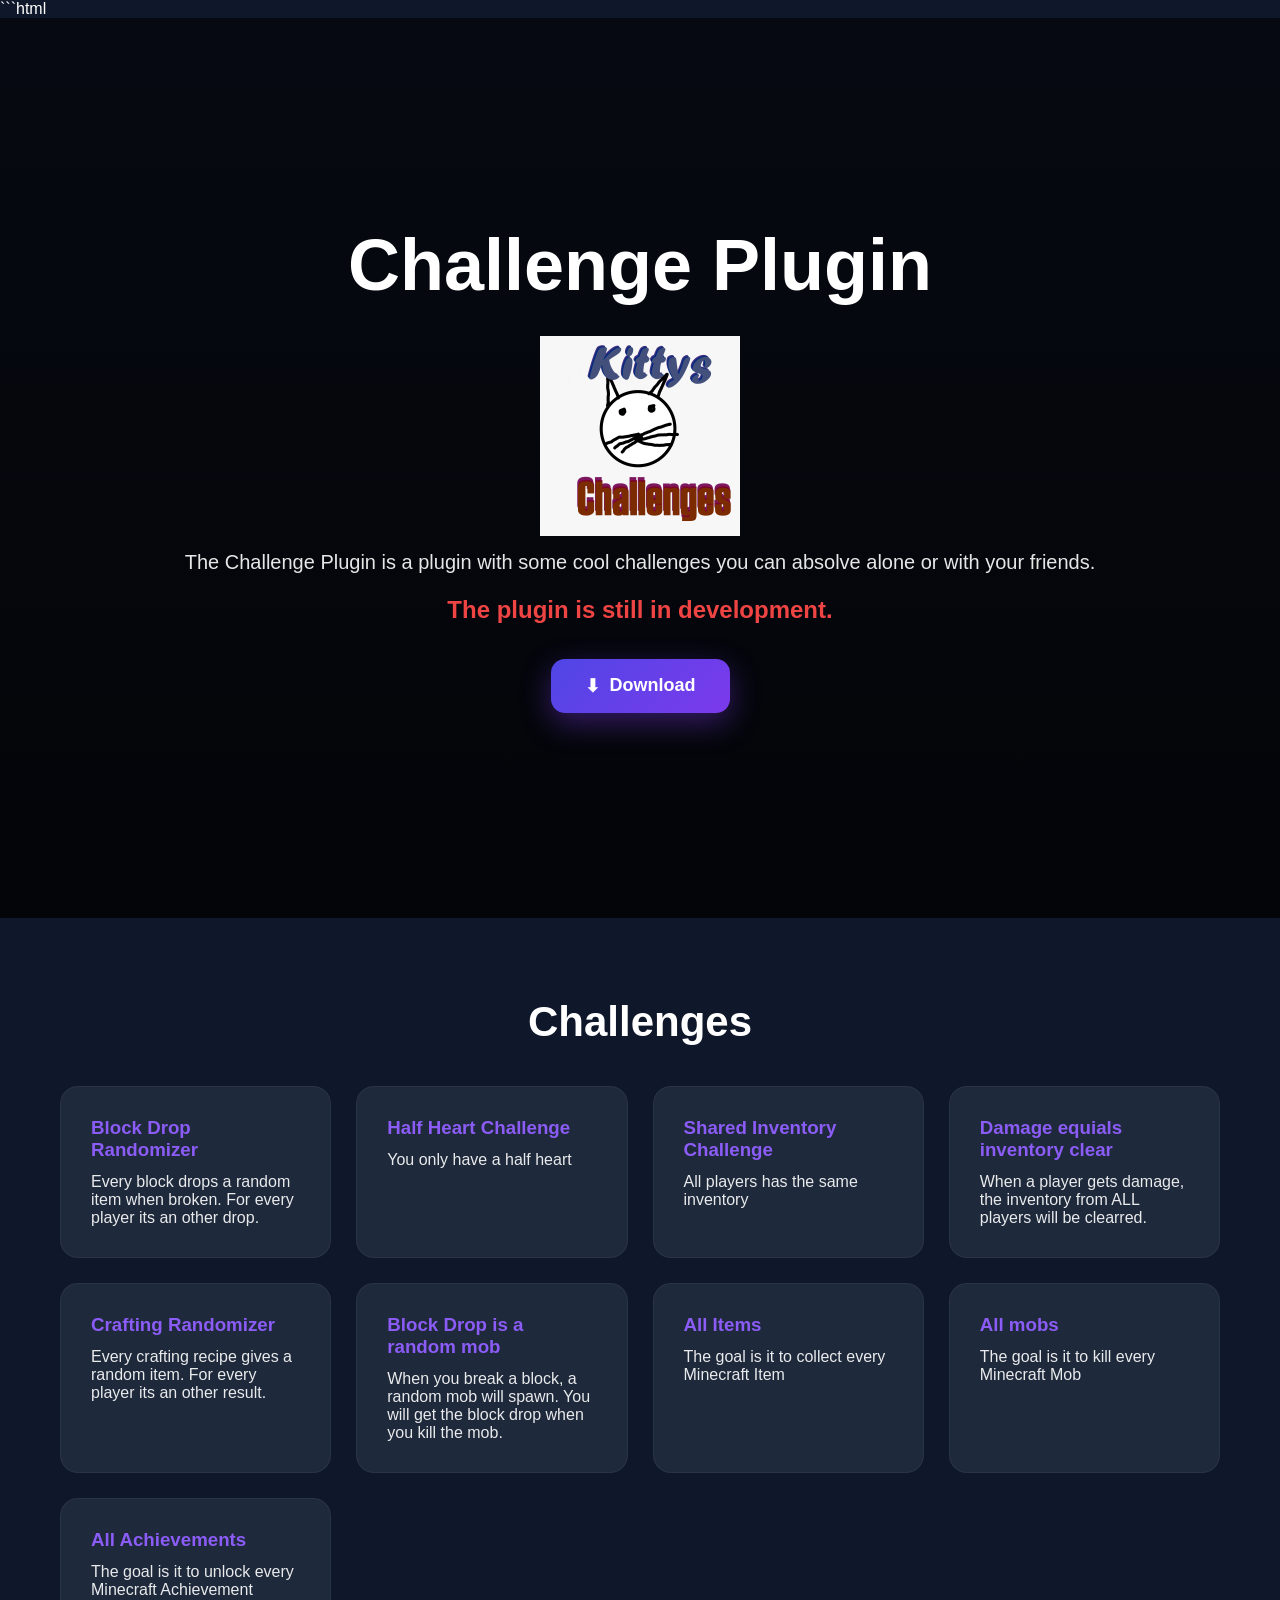
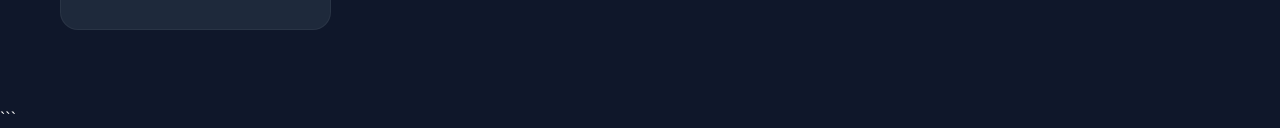
==== Challenge/index.html @ 881922f3 "first commit" ====
```html
<!DOCTYPE html>
<html lang="en">
<head>
  <meta charset="UTF-8" />
  <meta name="viewport" content="width=device-width, initial-scale=1.0" />
  <title>Challenge Plugin</title>

  <!-- CSS-Datei -->
  <link rel="stylesheet" href="/index.css" />
</head>
<body>

  <div class="app">
    <header class="hero">
      <div class="center">
        <h1>Challenge Plugin</h1>

        <img
          src="/images/challenge.jpg"
          alt="Beschreibung des Bildes"
          class="small-image"
        />

        <p>
          The Challenge Plugin is a plugin with some cool challenges you can
          absolve alone or with your friends.
        </p>

        <br />

        <h2 class="red">The plugin is still in development.</h2>

        <a
          href="https://modrinth.com/plugin/challenges-plugin"
          class="download-btn"
          target="_blank"
          rel="noopener noreferrer"
        >
          Download
        </a>
      </div>
    </header>

    <section class="container">
      <h2>Challenges</h2>

      <div class="features">

        <div class="card">
          <h3>Block Drop Randomizer</h3>
          <p>
            Every block drops a random item when broken. For every player its
            an other drop.
          </p>
        </div>

        <div class="card">
          <h3>Half Heart Challenge</h3>
          <p>You only have a half heart</p>
        </div>

        <div class="card">
          <h3>Shared Inventory Challenge</h3>
          <p>All players has the same inventory</p>
        </div>

        <div class="card">
          <h3>Damage equials inventory clear</h3>
          <p>
            When a player gets damage, the inventory from ALL players will be
            clearred.
          </p>
        </div>

        <div class="card">
          <h3>Crafting Randomizer</h3>
          <p>
            Every crafting recipe gives a random item. For every player its an
            other result.
          </p>
        </div>

        <div class="card">
          <h3>Block Drop is a random mob</h3>
          <p>
            When you break a block, a random mob will spawn. You will get the
            block drop when you kill the mob.
          </p>
        </div>

        <div class="card">
          <h3>All Items</h3>
          <p>The goal is it to collect every Minecraft Item</p>
        </div>

        <div class="card">
          <h3>All mobs</h3>
          <p>The goal is it to kill every Minecraft Mob</p>
        </div>

        <div class="card">
          <h3>All Achievements</h3>
          <p>The goal is it to unlock every Minecraft Achievement</p>
        </div>

      </div>
    </section>
  </div>

</body>
</html>
```
---- index.css ----
* {
  margin: 0;
  padding: 0;
  box-sizing: border-box;
  font-family: Arial, sans-serif;
}

body {
  margin: 0;
  background: #0f172a;
  color: white;
}

/* Layout Container */
.layout {
  display: flex;
  height: 100vh;
}

/* Sidebar */
.sidebar {
  position: fixed;
  left: 0;
  top: 0;
  height: 100%;
  width: 240px;
  background: #222;
  color: white;
  padding: 60px 20px 20px;
  transform: translateX(-100%);
  transition: transform 0.3s ease;
  z-index: 1000;
  display: flex;
  flex-direction: column;
  gap: 15px;
}

.sidebar.open {
  transform: translateX(0);
}

/* Overlay */
.overlay {
  position: fixed;
  inset: 0;
  background: rgba(0, 0, 0, 0.4);
  z-index: 900;
}

/* Hamburger */
.hamburger {
  position: fixed;
  top: 10px;
  left: 10px;
  font-size: 28px;
  background: none;
  border: none;
  cursor: pointer;
  z-index: 1100;
}

/* Content */
.content {
  flex: 1;
  padding: 20px;
}

/* Navbar (optional alt) */
.navbar {
  background: #222;
  padding: 15px;
  display: flex;
  gap: 20px;
}

.navbar a {
  color: white;
  text-decoration: none;
  font-weight: bold;
}

.navbar a:hover {
  color: orange;
}

/* Image */
.small-image {
  width: 200px;
  height: auto;
  margin: 10px 0;
}

/* Center */
.center {
  display: flex;
  flex-direction: column;
  align-items: center;
}

/* Hero */
.hero {
  min-height: 100vh;
  background: linear-gradient(rgba(0,0,0,.6), rgba(0,0,0,.8));
  display: flex;
  justify-content: center;
  align-items: center;
  text-align: center;
  padding: 20px;
}

.overlay-content {
  max-width: 800px;
}

.hero h1 {
  font-size: 72px;
  margin-bottom: 20px;
}

.hero p {
  font-size: 20px;
  line-height: 1.6;
  opacity: .9;
}

.server-ip {
  margin-top: 20px;
  color: #a78bfa;
  font-size: 18px;
}

/* Download Button (einheitlich!) */
.download-btn {
  display: inline-flex;
  align-items: center;
  gap: 10px;

  margin-top: 35px;

  padding: 16px 34px;
  border-radius: 14px;

  color: white;
  font-size: 18px;
  font-weight: bold;
  text-decoration: none;

  background: linear-gradient(135deg,#4f46e5,#7c3aed);

  box-shadow: 0 10px 30px rgba(124,58,237,.4);

  transition: 0.25s ease;
}

.download-btn:hover {
  transform: translateY(-4px);
  box-shadow: 0 14px 40px rgba(124,58,237,.55);
}

.download-btn:active {
  transform: scale(0.97);
}

.download-btn::before {
  content: "⬇";
  font-size: 18px;
}

/* Sections */
.container {
  max-width: 1200px;
  margin: auto;
  padding: 80px 20px;
}

.container h2 {
  text-align: center;
  margin-bottom: 40px;
  font-size: 42px;
}

/* Features */
.features {
  display: grid;
  grid-template-columns: repeat(auto-fit, minmax(260px, 1fr));
  gap: 25px;
}

.card {
  background: #1e293b;
  padding: 30px;
  border-radius: 18px;
  border: 1px solid rgba(255,255,255,.05);
  transition: 0.25s;
}

.card:hover {
  transform: translateY(-5px);
  background: #263449;
}

.card h3 {
  margin-bottom: 12px;
  color: #8b5cf6;
}

.card p {
  opacity: .9;
}

/* Table */
.table-wrapper {
  overflow-x: auto;
}

table {
  width: 100%;
  border-collapse: collapse;
  background: #1e293b;
  border-radius: 15px;
  overflow: hidden;
}

th, td {
  padding: 18px;
  text-align: left;
}

th {
  background: #7c3aed;
}

tr:nth-child(even) {
  background: #243247;
}

/* Footer */
footer {
  text-align: center;
  padding: 40px;
  opacity: .7;
}

/* Utilities */
.red {
  color: #ef4444;
}

.legal-page {
  max-width: 850px;
  margin: 80px auto;
  padding: 40px;

  background: #1e293b;
  color: #e5e7eb;

  border: 1px solid rgba(255, 255, 255, 0.06);
  border-radius: 18px;

  line-height: 1.7;
  box-shadow: 0 20px 60px rgba(0, 0, 0, 0.35);
}

/* Headings */
.legal-page h1 {
  font-size: 42px;
  margin-bottom: 25px;
  text-align: center;
}

.legal-page h2 {
  margin-top: 35px;
  font-size: 22px;
  color: #a78bfa;
}

.legal-page h3 {
  margin-top: 20px;
  font-size: 18px;
  color: #c4b5fd;
}

/* Text */
.legal-page p {
  margin: 10px 0;
  opacity: 0.9;
}

/* Lists */
.legal-page ul {
  margin: 10px 0 10px 20px;
}

.legal-page li {
  margin: 6px 0;
  opacity: 0.9;
}

/* Links */
.legal-page a {
  color: #a78bfa;
  text-decoration: none;
}

.legal-page a:hover {
  text-decoration: underline;
}

/* Address */
.legal-page address {
  font-style: normal;
  opacity: 0.85;
  line-height: 1.6;
  margin: 10px 0;
}

/* Mobile */
@media (max-width: 768px) {
  .legal-page {
    margin: 40px 15px;
    padding: 25px;
  }

  .legal-page h1 {
    font-size: 32px;
  }
}

/* Responsive */
@media (max-width: 768px) {
  .hero h1 {
    font-size: 48px;
  }

  .hero p {
    font-size: 17px;
  }
}
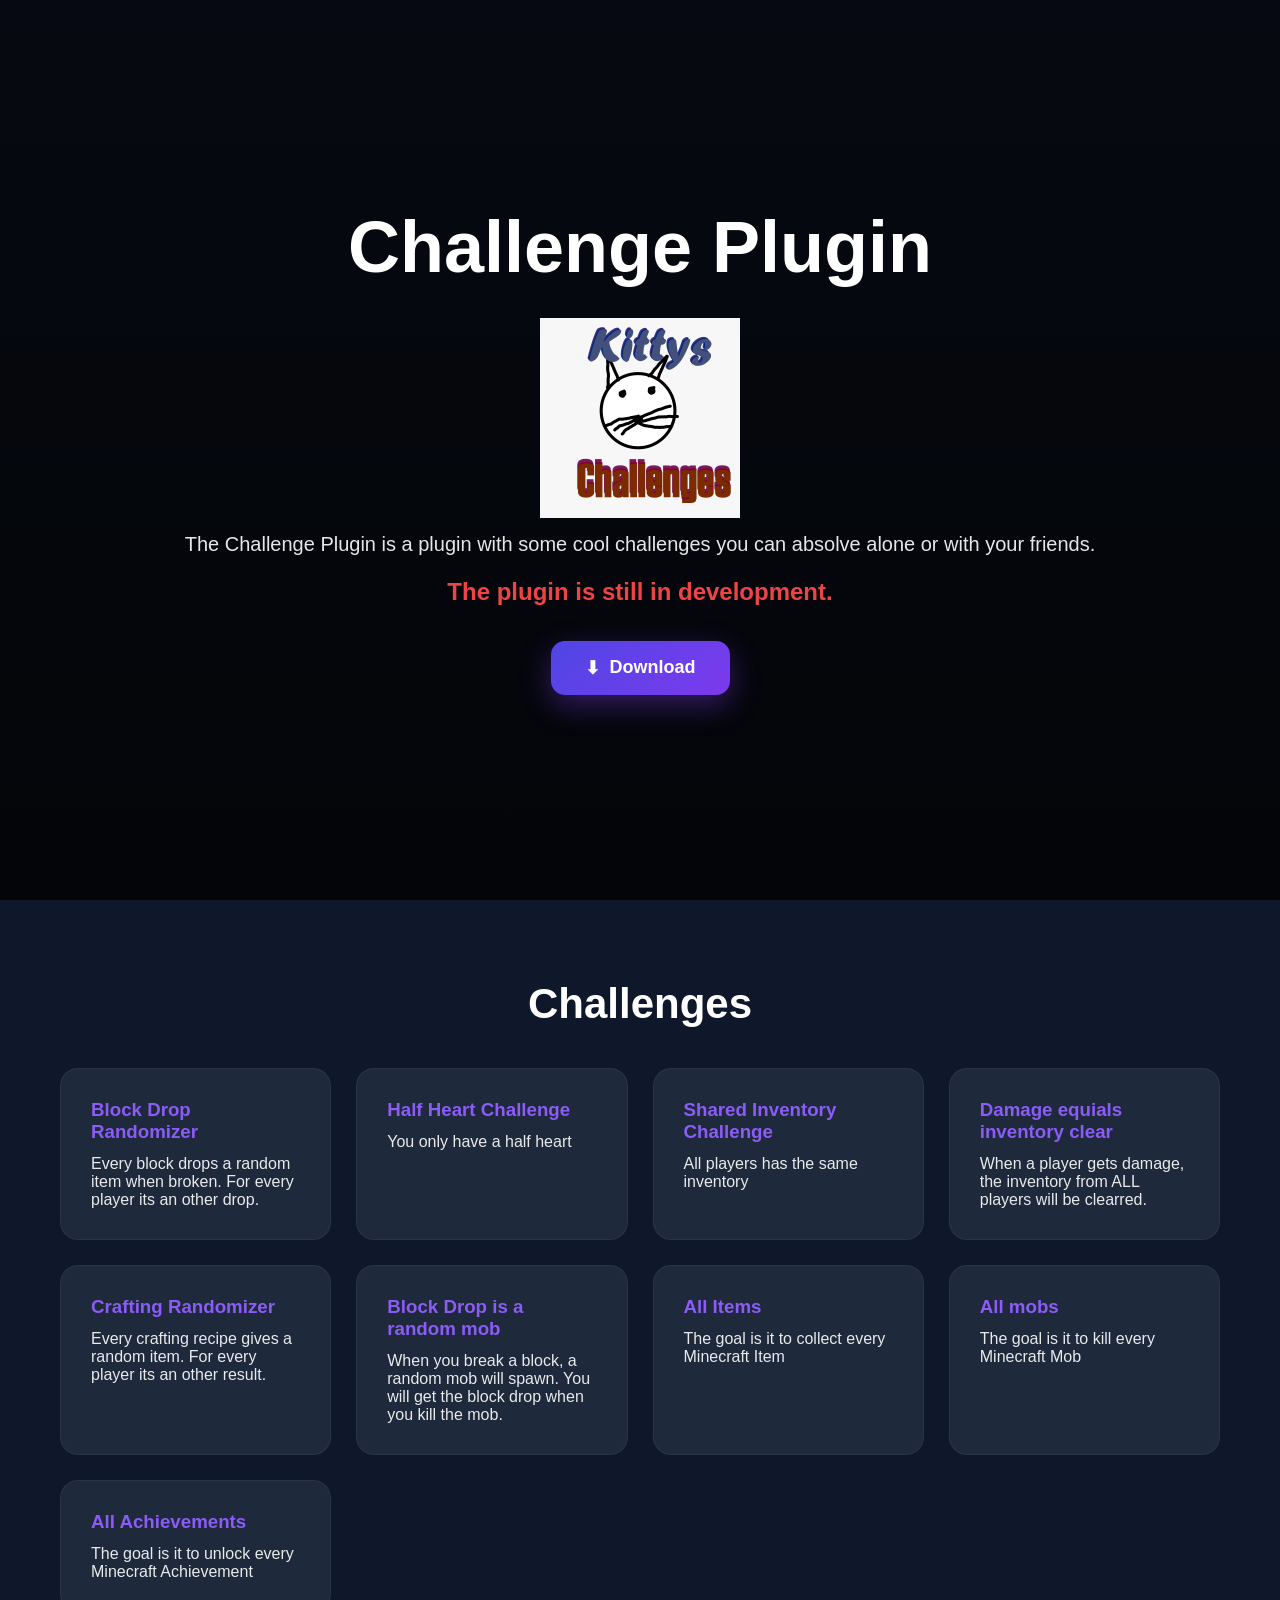
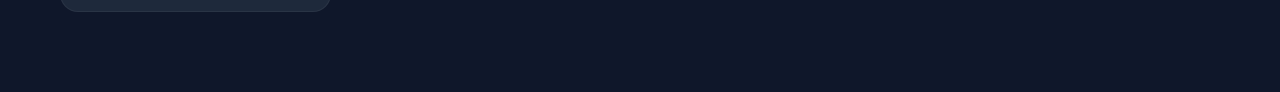
==== commit a24b5655: "Remove unnecessary code block syntax from index.html" ====
--- a/Challenge/index.html
+++ b/Challenge/index.html
@@ -1,4 +1,3 @@
-```html
 <!DOCTYPE html>
 <html lang="en">
 <head>
@@ -110,4 +109,3 @@
 
 </body>
 </html>
-```
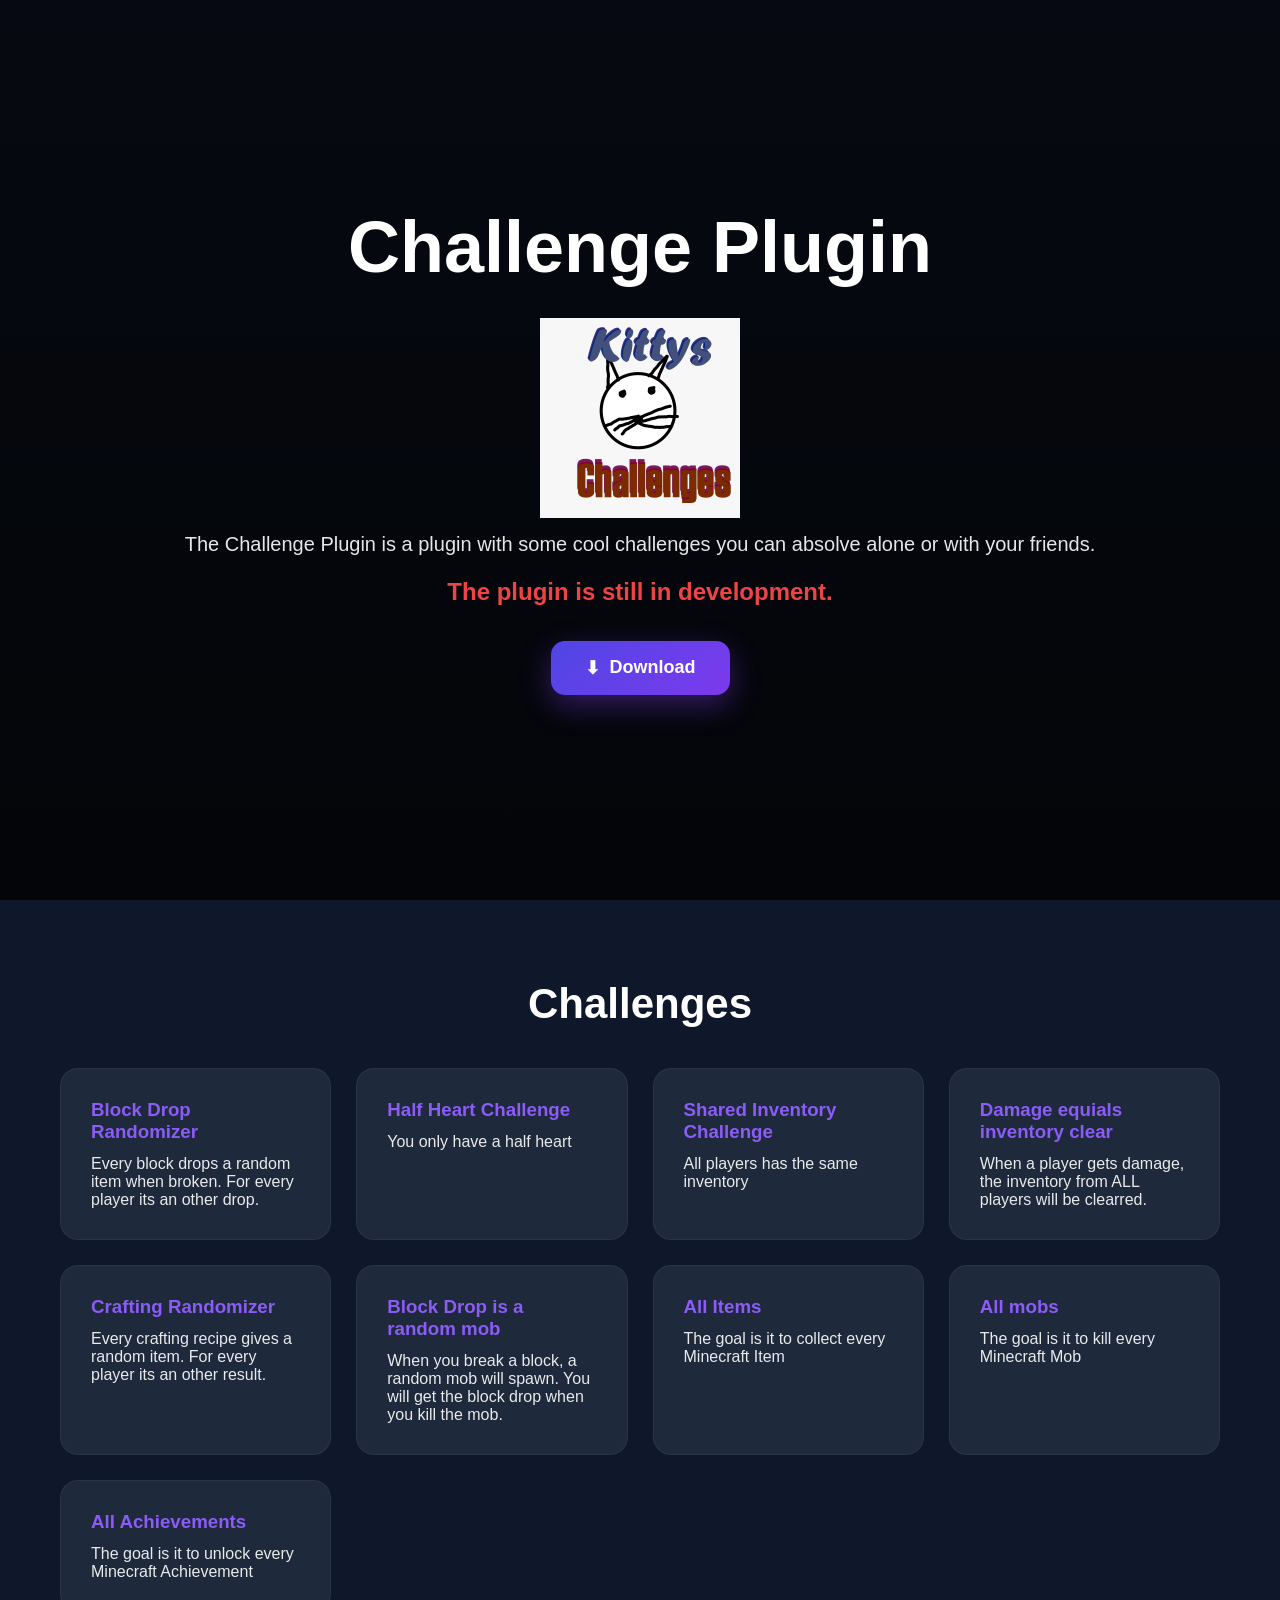
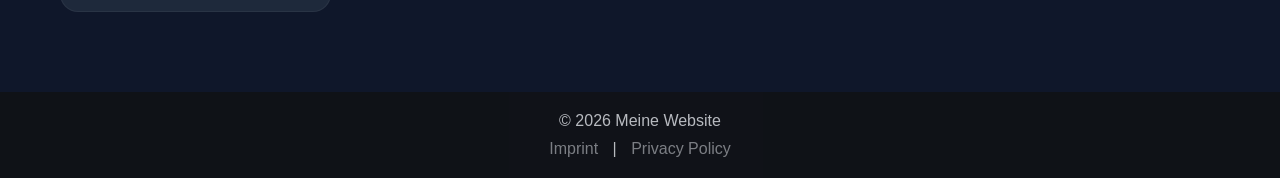
==== commit e5fcc27a: "Add footer with legal links to all main pages for consistency" ====
--- a/Challenge/index.html
+++ b/Challenge/index.html
@@ -1,111 +1,128 @@
-<!DOCTYPE html>
+<!doctype html>
 <html lang="en">
-<head>
-  <meta charset="UTF-8" />
-  <meta name="viewport" content="width=device-width, initial-scale=1.0" />
-  <title>Challenge Plugin</title>
+  <head>
+    <meta charset="UTF-8" />
+    <meta name="viewport" content="width=device-width, initial-scale=1.0" />
+    <title>Challenge Plugin</title>
 
-  <!-- CSS-Datei -->
-  <link rel="stylesheet" href="/index.css" />
-</head>
-<body>
+    <!-- CSS-Datei -->
+    <link rel="stylesheet" href="/index.css" />
+  </head>
+  <body>
+    <div class="app">
+      <header class="hero">
+        <div class="center">
+          <h1>Challenge Plugin</h1>
 
-  <div class="app">
-    <header class="hero">
-      <div class="center">
-        <h1>Challenge Plugin</h1>
+          <img
+            src="/images/challenge.jpg"
+            alt="Beschreibung des Bildes"
+            class="small-image"
+          />
 
-        <img
-          src="/images/challenge.jpg"
-          alt="Beschreibung des Bildes"
-          class="small-image"
-        />
+          <p>
+            The Challenge Plugin is a plugin with some cool challenges you can
+            absolve alone or with your friends.
+          </p>
 
-        <p>
-          The Challenge Plugin is a plugin with some cool challenges you can
-          absolve alone or with your friends.
-        </p>
+          <br />
 
-        <br />
+          <h2 class="red">The plugin is still in development.</h2>
 
-        <h2 class="red">The plugin is still in development.</h2>
+          <a
+            href="https://modrinth.com/plugin/challenges-plugin"
+            class="download-btn"
+            target="_blank"
+            rel="noopener noreferrer"
+          >
+            Download
+          </a>
+        </div>
+      </header>
 
+      <section class="container">
+        <h2>Challenges</h2>
+
+        <div class="features">
+          <div class="card">
+            <h3>Block Drop Randomizer</h3>
+            <p>
+              Every block drops a random item when broken. For every player its
+              an other drop.
+            </p>
+          </div>
+
+          <div class="card">
+            <h3>Half Heart Challenge</h3>
+            <p>You only have a half heart</p>
+          </div>
+
+          <div class="card">
+            <h3>Shared Inventory Challenge</h3>
+            <p>All players has the same inventory</p>
+          </div>
+
+          <div class="card">
+            <h3>Damage equials inventory clear</h3>
+            <p>
+              When a player gets damage, the inventory from ALL players will be
+              clearred.
+            </p>
+          </div>
+
+          <div class="card">
+            <h3>Crafting Randomizer</h3>
+            <p>
+              Every crafting recipe gives a random item. For every player its an
+              other result.
+            </p>
+          </div>
+
+          <div class="card">
+            <h3>Block Drop is a random mob</h3>
+            <p>
+              When you break a block, a random mob will spawn. You will get the
+              block drop when you kill the mob.
+            </p>
+          </div>
+
+          <div class="card">
+            <h3>All Items</h3>
+            <p>The goal is it to collect every Minecraft Item</p>
+          </div>
+
+          <div class="card">
+            <h3>All mobs</h3>
+            <p>The goal is it to kill every Minecraft Mob</p>
+          </div>
+
+          <div class="card">
+            <h3>All Achievements</h3>
+            <p>The goal is it to unlock every Minecraft Achievement</p>
+          </div>
+        </div>
+      </section>
+    </div>
+    <footer
+      style="background: #111; color: #fff; padding: 20px; text-align: center"
+    >
+      <p style="margin: 0 0 10px 0">© 2026 Meine Website</p>
+
+      <nav>
         <a
-          href="https://modrinth.com/plugin/challenges-plugin"
-          class="download-btn"
-          target="_blank"
-          rel="noopener noreferrer"
+          href="/Imprint"
+          style="color: #aaa; margin: 0 10px; text-decoration: none"
         >
-          Download
+          Imprint
         </a>
-      </div>
-    </header>
-
-    <section class="container">
-      <h2>Challenges</h2>
-
-      <div class="features">
-
-        <div class="card">
-          <h3>Block Drop Randomizer</h3>
-          <p>
-            Every block drops a random item when broken. For every player its
-            an other drop.
-          </p>
-        </div>
-
-        <div class="card">
-          <h3>Half Heart Challenge</h3>
-          <p>You only have a half heart</p>
-        </div>
-
-        <div class="card">
-          <h3>Shared Inventory Challenge</h3>
-          <p>All players has the same inventory</p>
-        </div>
-
-        <div class="card">
-          <h3>Damage equials inventory clear</h3>
-          <p>
-            When a player gets damage, the inventory from ALL players will be
-            clearred.
-          </p>
-        </div>
-
-        <div class="card">
-          <h3>Crafting Randomizer</h3>
-          <p>
-            Every crafting recipe gives a random item. For every player its an
-            other result.
-          </p>
-        </div>
-
-        <div class="card">
-          <h3>Block Drop is a random mob</h3>
-          <p>
-            When you break a block, a random mob will spawn. You will get the
-            block drop when you kill the mob.
-          </p>
-        </div>
-
-        <div class="card">
-          <h3>All Items</h3>
-          <p>The goal is it to collect every Minecraft Item</p>
-        </div>
-
-        <div class="card">
-          <h3>All mobs</h3>
-          <p>The goal is it to kill every Minecraft Mob</p>
-        </div>
-
-        <div class="card">
-          <h3>All Achievements</h3>
-          <p>The goal is it to unlock every Minecraft Achievement</p>
-        </div>
-
-      </div>
-    </section>
-  </div>
-
-</body>
+        |
+        <a
+          href="/Policy"
+          style="color: #aaa; margin: 0 10px; text-decoration: none"
+        >
+          Privacy Policy
+        </a>
+      </nav>
+    </footer>
+  </body>
 </html>
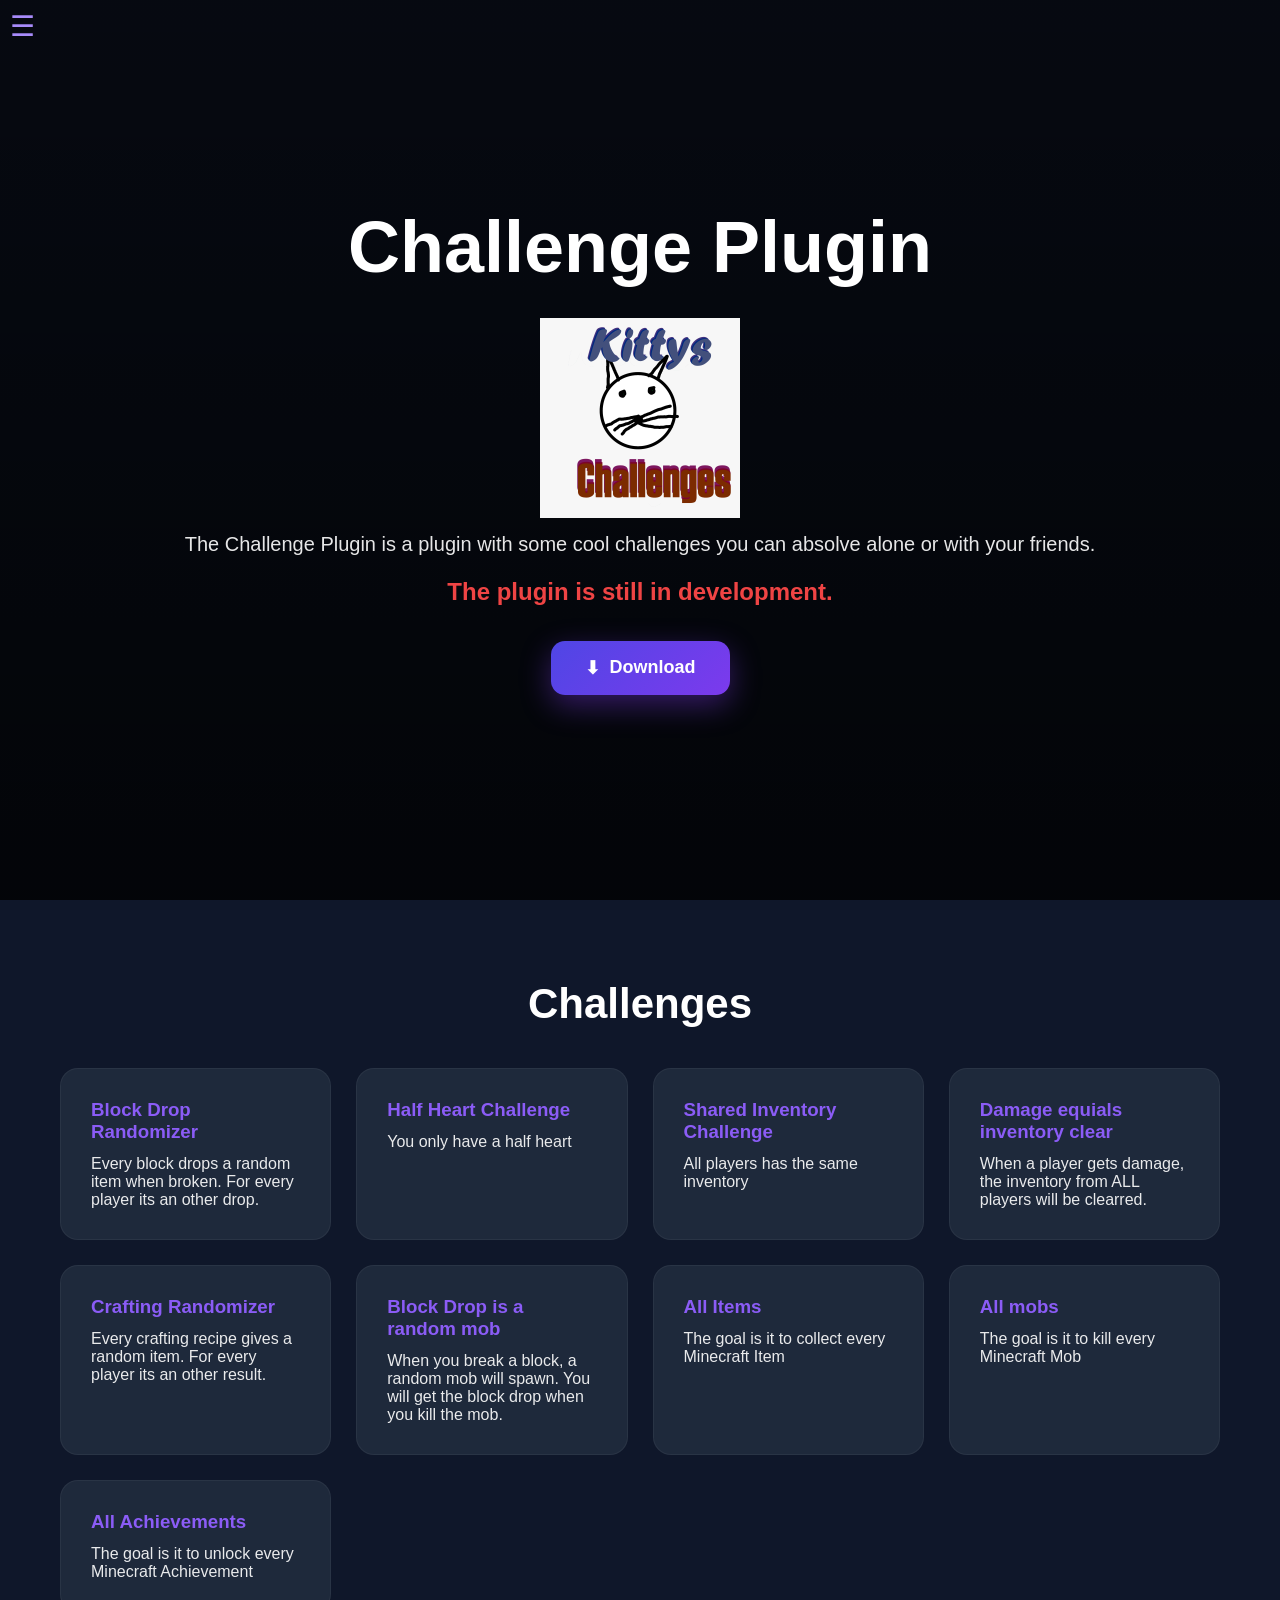
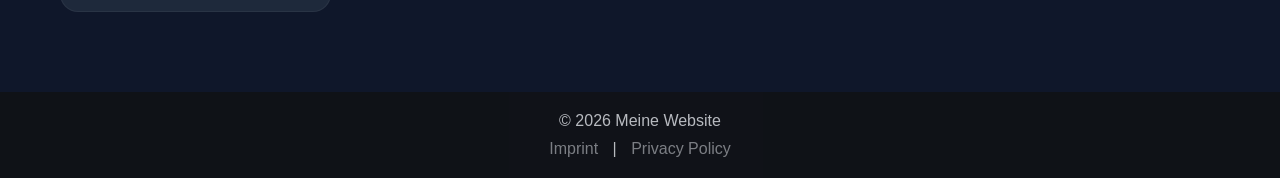
==== commit 58e44a82: "Added the sidebar to every page" ====
--- a/Challenge/index.html
+++ b/Challenge/index.html
@@ -9,6 +9,22 @@
     <link rel="stylesheet" href="/index.css" />
   </head>
   <body>
+    <button class="hamburger" onclick="toggleSidebar()">☰</button>
+
+    <div id="sidebar" class="sidebar">
+      <a href="/">Home</a>
+      <a href="/Challenge">Challenge</a>
+      <a href="/Mining">Mining</a>
+      <a href="/Imprint">Imprint</a>
+      <a href="/Policy">Privacy Policy</a>
+    </div>
+
+    <div
+      id="overlay"
+      class="overlay"
+      style="display: none"
+      onclick="toggleSidebar()"
+    ></div>
     <div class="app">
       <header class="hero">
         <div class="center">
@@ -124,5 +140,19 @@
         </a>
       </nav>
     </footer>
+        <script>
+      function toggleSidebar() {
+        const sidebar = document.getElementById("sidebar");
+        const overlay = document.getElementById("overlay");
+
+        sidebar.classList.toggle("open");
+
+        if (sidebar.classList.contains("open")) {
+          overlay.style.display = "block";
+        } else {
+          overlay.style.display = "none";
+        }
+      }
+    </script>
   </body>
 </html>
--- a/index.css
+++ b/index.css
@@ -24,15 +24,44 @@
   top: 0;
   height: 100%;
   width: 240px;
-  background: #222;
+
+  background: #111827; /* dunkles modernes blau */
   color: white;
+
   padding: 60px 20px 20px;
+
   transform: translateX(-100%);
   transition: transform 0.3s ease;
+
   z-index: 1000;
+
   display: flex;
   flex-direction: column;
   gap: 15px;
+
+  border-right: 1px solid rgba(255,255,255,0.08);
+}
+
+/* Links */
+.sidebar a {
+  color: #e5e7eb;
+
+  text-decoration: none;
+  font-size: 17px;
+  font-weight: 500;
+
+  padding: 12px 14px;
+  border-radius: 10px;
+
+  transition: 0.2s ease;
+}
+
+/* Hover */
+.sidebar a:hover {
+  background: rgba(167,139,250,0.15);
+  color: #c4b5fd;
+
+  transform: translateX(4px);
 }
 
 .sidebar.open {
@@ -57,6 +86,7 @@
   border: none;
   cursor: pointer;
   z-index: 1100;
+  color: #a78bfa;
 }
 
 /* Content */
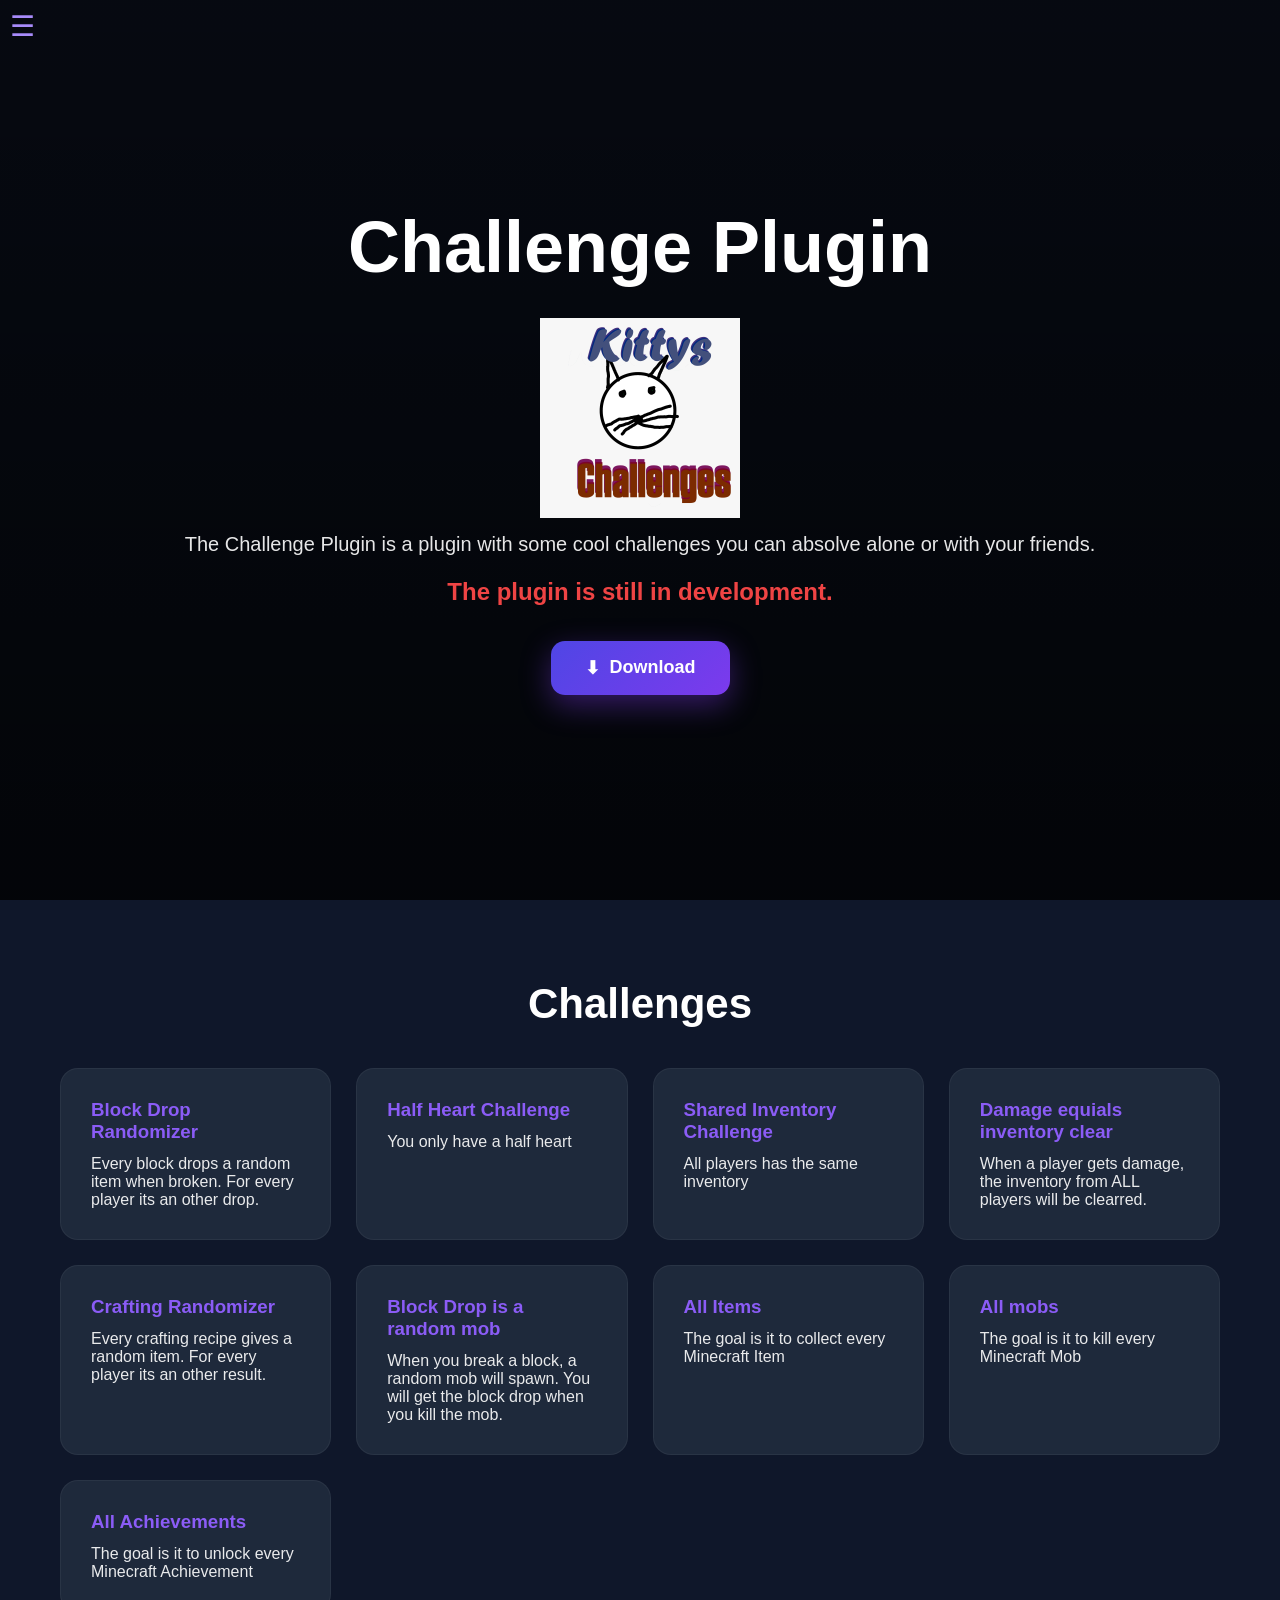
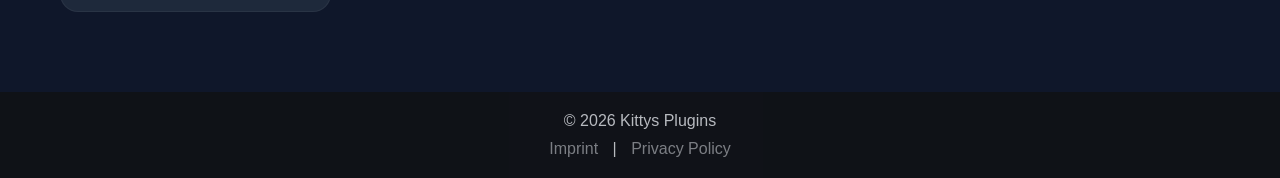
==== commit 0ac89567: "Fixed Sidebar" ====
--- a/Challenge/index.html
+++ b/Challenge/index.html
@@ -15,6 +15,7 @@
       <a href="/">Home</a>
       <a href="/Challenge">Challenge</a>
       <a href="/Mining">Mining</a>
+      <a href="/Mortality">Mortality</a>
       <a href="/Imprint">Imprint</a>
       <a href="/Policy">Privacy Policy</a>
     </div>
@@ -122,7 +123,7 @@
     <footer
       style="background: #111; color: #fff; padding: 20px; text-align: center"
     >
-      <p style="margin: 0 0 10px 0">© 2026 Meine Website</p>
+      <p style="margin: 0 0 10px 0">© 2026 Kittys Plugins</p>
 
       <nav>
         <a
--- a/index.css
+++ b/index.css
@@ -1,3 +1,7 @@
+/* ==========================================================================
+   1. URSPRÜNGLICHES DESIGN (BESTEHENDE SEITEN & SIDEBAR)
+   ========================================================================== */
+
 * {
   margin: 0;
   padding: 0;
@@ -24,35 +28,26 @@
   top: 0;
   height: 100%;
   width: 240px;
-
   background: #111827; /* dunkles modernes blau */
   color: white;
-
   padding: 60px 20px 20px;
-
   transform: translateX(-100%);
   transition: transform 0.3s ease;
-
   z-index: 1000;
-
   display: flex;
   flex-direction: column;
   gap: 15px;
-
   border-right: 1px solid rgba(255,255,255,0.08);
 }
 
 /* Links */
 .sidebar a {
   color: #e5e7eb;
-
   text-decoration: none;
   font-size: 17px;
   font-weight: 500;
-
   padding: 12px 14px;
   border-radius: 10px;
-
   transition: 0.2s ease;
 }
 
@@ -60,7 +55,6 @@
 .sidebar a:hover {
   background: rgba(167,139,250,0.15);
   color: #c4b5fd;
-
   transform: translateX(4px);
 }
 
@@ -164,21 +158,15 @@
   display: inline-flex;
   align-items: center;
   gap: 10px;
-
   margin-top: 35px;
-
   padding: 16px 34px;
   border-radius: 14px;
-
   color: white;
   font-size: 18px;
   font-weight: bold;
   text-decoration: none;
-
   background: linear-gradient(135deg,#4f46e5,#7c3aed);
-
   box-shadow: 0 10px 30px rgba(124,58,237,.4);
-
   transition: 0.25s ease;
 }
 
@@ -280,13 +268,10 @@
   max-width: 850px;
   margin: 80px auto;
   padding: 40px;
-
   background: #1e293b;
   color: #e5e7eb;
-
   border: 1px solid rgba(255, 255, 255, 0.06);
   border-radius: 18px;
-
   line-height: 1.7;
   box-shadow: 0 20px 60px rgba(0, 0, 0, 0.35);
 }
@@ -344,25 +329,151 @@
   margin: 10px 0;
 }
 
-/* Mobile */
+/* Mobile Responsiveness for Old Elements */
 @media (max-width: 768px) {
   .legal-page {
     margin: 40px 15px;
     padding: 25px;
   }
-
   .legal-page h1 {
     font-size: 32px;
   }
-}
-
-/* Responsive */
-@media (max-width: 768px) {
   .hero h1 {
     font-size: 48px;
   }
-
   .hero p {
     font-size: 17px;
   }
+}
+
+
+/* ==========================================================================
+   2. NEUE ERWEITERUNGEN (NUR FÜR DIE MINECRAFT-PLUGIN-MAIN-PAGE)
+   ========================================================================== */
+
+/* Abstandhalter für die Buttons in deiner .hero Sektion */
+.hero .btn-group {
+  display: flex;
+  justify-content: center;
+  gap: 15px;
+  flex-wrap: wrap;
+  margin-top: 30px;
+}
+
+/* Neue Basis für Plattform-Buttons (verhindert Konflikte mit .download-btn) */
+.platform-btn {
+  display: inline-flex;
+  align-items: center;
+  justify-content: center;
+  padding: 12px 24px;
+  border-radius: 10px;
+  color: white !important; /* Erzwingt weiße Schriftfarbe */
+  font-size: 15px;
+  font-weight: 600;
+  text-decoration: none;
+  transition: all 0.2s ease;
+  border: none;
+  cursor: pointer;
+}
+
+.platform-btn:hover {
+  transform: translateY(-2px);
+  filter: brightness(1.1);
+}
+
+/* Modrinth, GitHub & Discord Farben */
+.btn-modrinth { background: #00af5c; box-shadow: 0 4px 12px rgba(0, 175, 92, 0.2); }
+.btn-github   { background: #24292e; border: 1px solid rgba(255,255,255,0.1); }
+.btn-discord  { background: #5865f2; box-shadow: 0 4px 12px rgba(88, 101, 242, 0.2); }
+
+/* Grid-System speziell für deine Plugins (behebt das Überlappen aus grafik.png) */
+.plugin-grid {
+  display: grid;
+  grid-template-columns: repeat(auto-fit, minmax(340px, 1fr));
+  gap: 30px;
+  margin: 30px 0 50px 0;
+  text-align: left; /* Überschreibt zentrierten Text aus Hero */
+}
+
+/* Neue eigene Kachel-Klasse, damit .card der anderen Seiten heile bleibt */
+.plugin-card {
+  background: #1e293b;
+  padding: 30px;
+  border-radius: 18px;
+  border: 1px solid rgba(255, 255, 255, .05);
+  display: flex;
+  flex-direction: column;
+  justify-content: space-between;
+  min-height: 320px; 
+  transition: transform 0.25s, background 0.25s;
+}
+
+.plugin-card:hover {
+  transform: translateY(-5px);
+  background: #243247;
+}
+
+.plugin-card h3 {
+  font-size: 1.6rem;
+  margin-bottom: 12px;
+  color: #a78bfa;
+}
+
+.plugin-card p {
+  color: #94a3b8;
+  font-size: 0.95rem;
+  margin-bottom: 25px;
+  flex-grow: 1; /* Schiebt die Buttons automatisch sauber ans Kartenende */
+}
+
+/* Button-Anordnung innerhalb der Plugin-Karten */
+.plugin-card-actions {
+  display: grid;
+  grid-template-columns: 1fr 1fr;
+  gap: 12px;
+}
+
+.plugin-card-actions .platform-btn {
+  padding: 10px 14px;
+  font-size: 14px;
+}
+
+/* Minecraft Tags (Version & Software) */
+.tag-group {
+  display: flex;
+  gap: 8px;
+  margin-bottom: 15px;
+  flex-wrap: wrap;
+}
+
+.tag {
+  background: rgba(255, 255, 255, 0.05);
+  border: 1px solid rgba(255, 255, 255, 0.1);
+  padding: 4px 10px;
+  border-radius: 20px;
+  font-size: 12px;
+  color: #94a3b8;
+}
+
+.tag-version {
+  color: #38bdf8;
+  background: rgba(56, 189, 248, 0.1);
+  border-color: rgba(56, 189, 248, 0.2);
+}
+
+/* Eigene Info-Box-Klasse für den Text unter den Plugins */
+.plugin-info-box {
+  background: #1e293b;
+  padding: 40px;
+  border-radius: 18px;
+  border: 1px solid rgba(255, 255, 255, .05);
+  margin-top: 50px;
+  clear: both;
+  text-align: left;
+}
+
+.plugin-info-box h3 {
+  font-size: 1.8rem;
+  color: white;
+  margin-bottom: 15px;
 }
